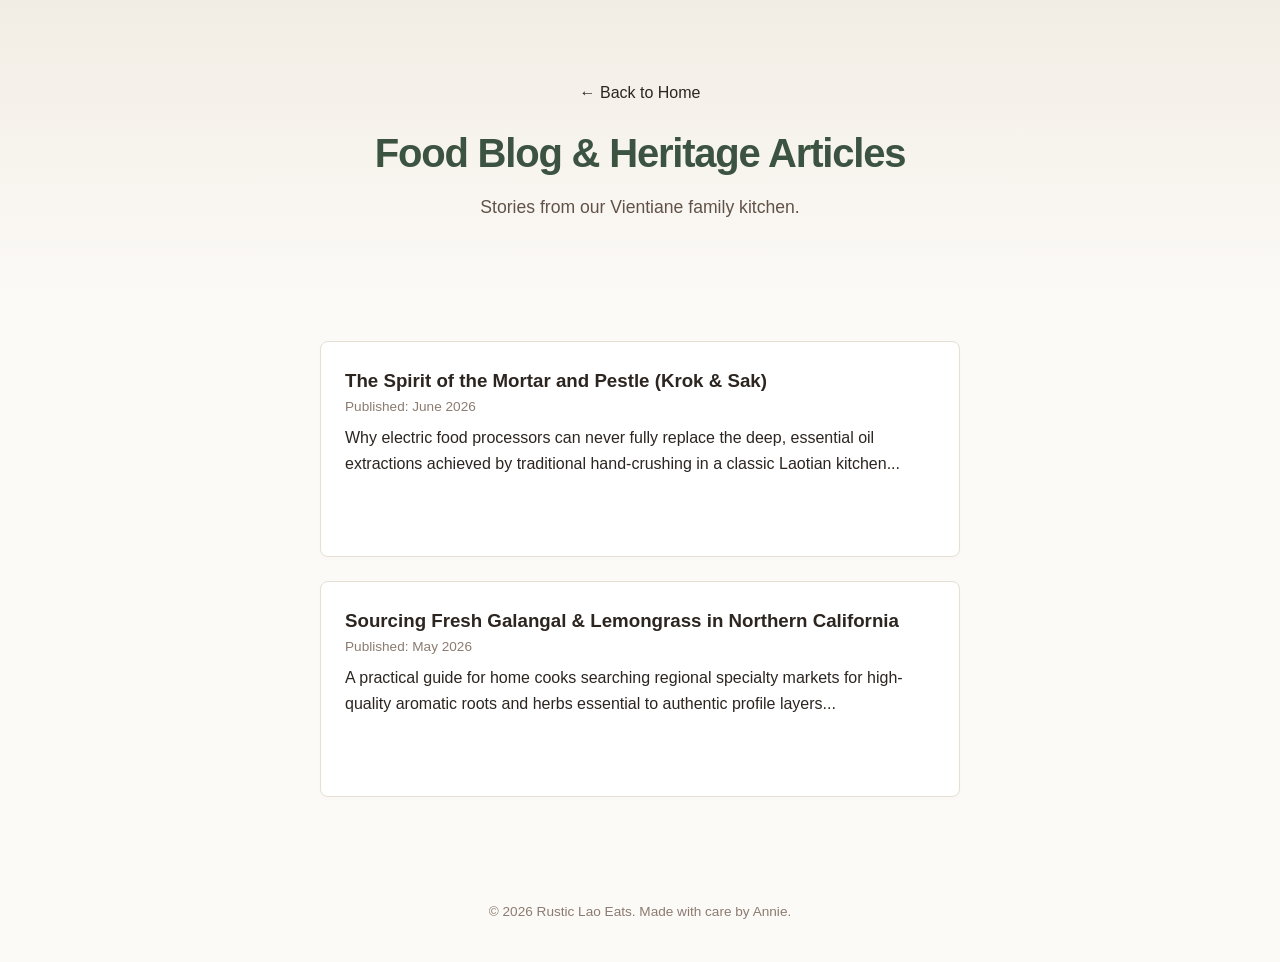
==== articles/index.html @ 19264a8e "feat: establish semantic index directories for articles and recipes content engines" ====
<!DOCTYPE html>
<html lang="en">
<head>
    <meta charset="UTF-8">
    <meta name="viewport" content="width=device-width, initial-scale=1.0">
    <title>Articles | Rustic Lao Eats</title>
    <meta name="description" content="Stories, cultural heritage, and culinary philosophy behind traditional Lao home cooking.">
    <link rel="stylesheet" href="../style.css">
</head>
<body>

    <header class="hero">
        <div class="container">
            <a href="../" style="text-decoration: none; color: var(--accent-color); font-weight: 500;">← Back to Home</a>
            <h1 style="margin-top: 15px;">Food Blog & Heritage Articles</h1>
            <p class="tagline">Stories from our Vientiane family kitchen.</p>
        </div>
    </header>

    <main class="container">
        <section class="content-list">
            <article class="card">
                <h3>The Spirit of the Mortar and Pestle (Krok & Sak)</h3>
                <p style="font-size: 0.85rem; color: #8c7b70; margin-bottom: 8px;">Published: June 2026</p>
                <p>Why electric food processors can never fully replace the deep, essential oil extractions achieved by traditional hand-crushing in a classic Laotian kitchen...</p>
                <a href="#" class="btn" style="background-color: var(--accent-color);">Read Story →</a>
            </article>

            <article class="card">
                <h3>Sourcing Fresh Galangal & Lemongrass in Northern California</h3>
                <p style="font-size: 0.85rem; color: #8c7b70; margin-bottom: 8px;">Published: May 2026</p>
                <p>A practical guide for home cooks searching regional specialty markets for high-quality aromatic roots and herbs essential to authentic profile layers...</p>
                <a href="#" class="btn" style="background-color: var(--accent-color);">Read Story →</a>
            </article>
        </section>
    </main>

    <footer>
        <p>&copy; 2026 Rustic Lao Eats. Made with care by Annie.</p>
    </footer>

</body>
</html>
---- style.css ----
/* ==========================================================================
   Rustic Lao Eats - Complete Global Stylesheet (No Variables)
   ========================================================================== */

* {
    box-sizing: border-box;
    margin: 0;
    padding: 0;
}

body {
    font-family: -apple-system, BlinkMacSystemFont, "Segoe UI", Roboto, Helvetica, Arial, sans-serif;
    background-color: #fcfaf7; /* Cream/Sand tone */
    color: #2c2520;            /* Dark Charcoal Charcoal */
    line-height: 1.6;
    padding-bottom: 40px;
}

.container {
    max-width: 680px;
    margin: 0 auto;
    padding: 20px;
}

/* ==========================================================================
   Hero Header Section
   ========================================================================== */

header.hero {
    text-align: center;
    padding: 60px 20px;
    background: linear-gradient(to bottom, #f2ede4, #fcfaf7);
}

h1 {
    font-size: 2.5rem;
    color: #3b5340; /* Traditional Earthy Lao Green */
    font-weight: 700;
    letter-spacing: -0.03em;
}

.tagline {
    font-size: 1.1rem;
    color: #615249;
    margin-top: 8px;
}

.social-links {
    margin-top: 15px;
}

.social-links a {
    color: #bc6c25; /* Warm Wood/Terracotta Orange */
    text-decoration: none;
    margin: 0 10px;
    font-weight: 500;
    font-size: 0.95rem;
}

.social-links a:hover {
    text-decoration: underline;
}

/* ==========================================================================
   Main Landing Component Row (Pillars Grid)
   ========================================================================== */

.pillar-row {
    display: grid;
    grid-template-columns: repeat(2, 1fr);
    gap: 20px;
    margin-top: 30px;
}

.pillar-card {
    background: #ffffff; /* Bright Solid White Box */
    border: 1px solid #e6dfd5;
    border-radius: 8px;
    padding: 30px;
    display: flex;
    flex-direction: column;
    justify-content: space-between;
    box-shadow: 0 2px 4px rgba(44, 37, 32, 0.02);
}

.pillar-card h2 {
    font-size: 1.4rem;
    color: #3b5340;
    margin-top: 0;
    margin-bottom: 12px;
    border-bottom: none;
    padding-bottom: 0;
}

.pillar-card p {
    font-size: 0.95rem;
    color: #554840;
    margin-bottom: 20px;
    flex-grow: 1;
}

/* ==========================================================================
   Global Content Lists & General Cards
   ========================================================================== */

h2 {
    font-size: 1.4rem;
    margin: 40px 0 20px 0;
    color: #3b5340;
    border-bottom: 1px solid #e6dfd5;
    padding-bottom: 8px;
}

.card {
    background: #ffffff;
    border: 1px solid #e6dfd5;
    border-radius: 8px;
    padding: 24px;
    margin-bottom: 16px;
    box-shadow: 0 2px 4px rgba(44, 37, 32, 0.02);
}

.content-list {
    margin-top: 20px;
}

.content-list .card {
    margin-bottom: 24px;
    transition: transform 0.2s ease, box-shadow 0.2s ease;
}

.content-list .card:hover {
    transform: translateY(-2px);
    box-shadow: 0 4px 12px rgba(44, 37, 32, 0.06);
}

/* ==========================================================================
   Buttons and Links
   ========================================================================== */

.btn {
    display: inline-block;
    background-color: #3b5340; /* Lao Green background button */
    color: #ffffff !important;
    padding: 10px 20px;
    text-decoration: none;
    border-radius: 6px;
    font-weight: 500;
    margin-top: 12px;
    font-size: 0.9rem;
    text-align: center;
    transition: background-color 0.15s ease;
}

.btn:hover {
    background-color: #2b3d2f;
}

/* Specific styling modifier for Article section button overrides */
.pillar-card:first-child .btn, 
.content-list article .btn {
    background-color: #bc6c25; /* Earthy Wood Orange for articles */
}

.pillar-card:first-child .btn:hover, 
.content-list article .btn:hover {
    background-color: #9d561b;
}

/* ==========================================================================
   Kitchen Essentials List Layout
   ========================================================================== */

.essentials {
    margin-top: 40px;
}

.essentials p {
    color: #615249;
    margin-bottom: 16px;
}

.gear-list {
    list-style: none;
}

.gear-list li {
    margin-bottom: 12px;
}

.gear-list a {
    color: #2c2520;
    text-decoration: none;
    font-weight: 500;
    font-size: 1rem;
}

.gear-list a:hover {
    color: #bc6c25;
    text-decoration: underline;
}

/* ==========================================================================
   Footer Content Architecture
   ========================================================================== */

footer {
    text-align: center;
    margin-top: 60px;
    font-size: 0.85rem;
    color: #8c7b70;
}

/* ==========================================================================
   Responsive Adaptations (Mobile Layout Engine)
   ========================================================================== */

@media (max-width: 600px) {
    header.hero {
        padding: 40px 15px;
    }

    h1 {
        font-size: 2rem;
    }

    .pillar-row {
        grid-template-columns: 1fr; /* Force single column on vertical viewports */
        gap: 16px;
    }
    
    .pillar-card {
        padding: 20px;
    }
}
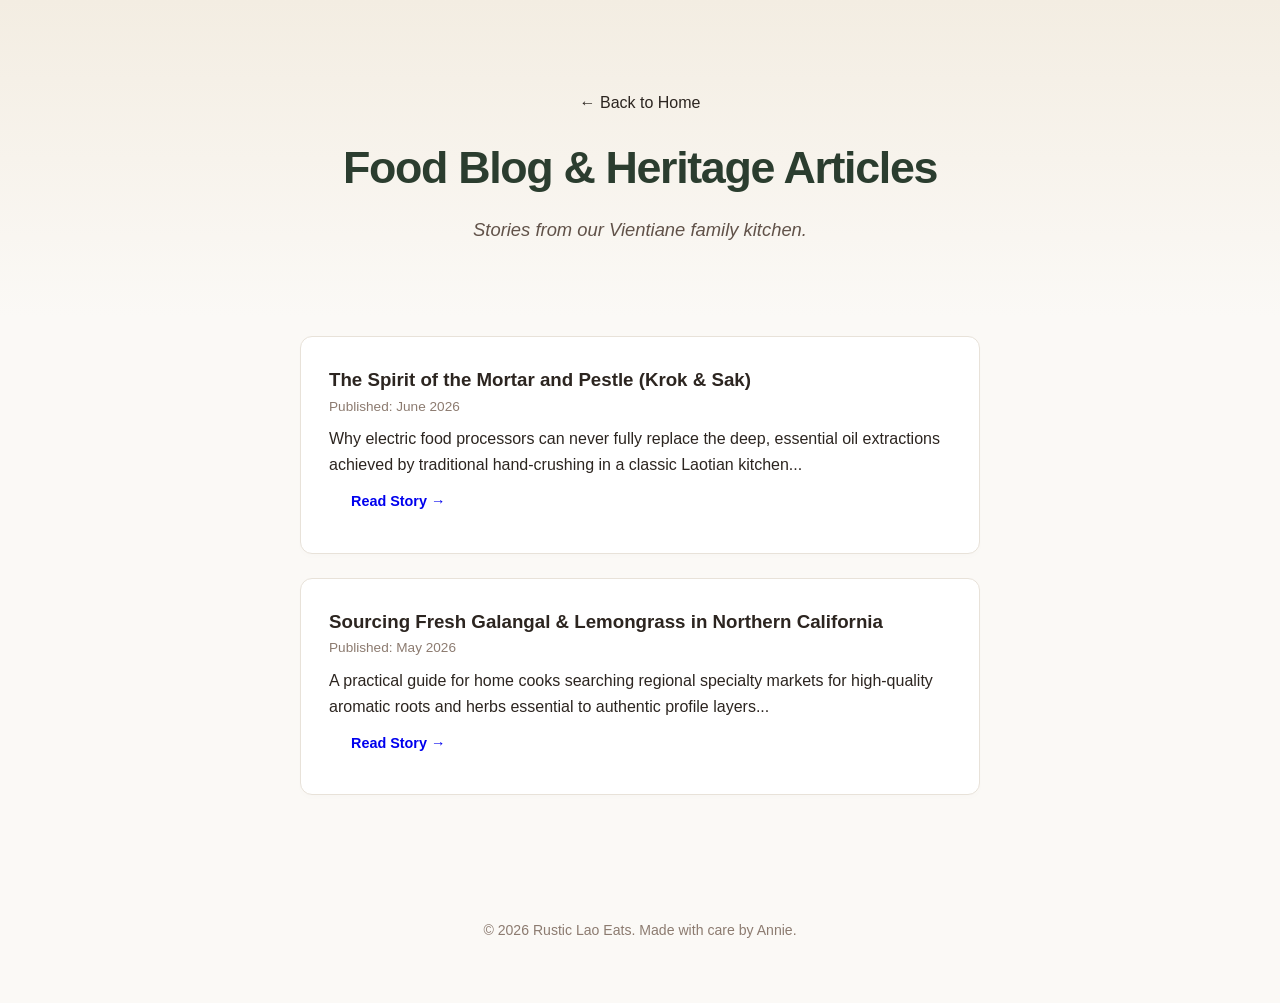
==== commit 22c7a56c: "feat: implement articles index list and add first two heritage stories" ====
--- a/articles/index.html
+++ b/articles/index.html
@@ -22,15 +22,21 @@
             <article class="card">
                 <h3>The Spirit of the Mortar and Pestle (Krok & Sak)</h3>
                 <p style="font-size: 0.85rem; color: #8c7b70; margin-bottom: 8px;">Published: June 2026</p>
-                <p>Why electric food processors can never fully replace the deep, essential oil extractions achieved by traditional hand-crushing in a classic Laotian kitchen...</p>
-                <a href="#" class="btn" style="background-color: var(--accent-color);">Read Story →</a>
+                <p>
+                    Why electric food processors can never fully replace the deep, essential oil 
+                    extractions achieved by traditional hand-crushing in a classic Laotian kitchen...
+                </p>
+                <a href="spirit-of-mortar-pestle/" class="btn" style="background-color: var(--accent-color);">Read Story →</a>
             </article>
 
             <article class="card">
                 <h3>Sourcing Fresh Galangal & Lemongrass in Northern California</h3>
                 <p style="font-size: 0.85rem; color: #8c7b70; margin-bottom: 8px;">Published: May 2026</p>
-                <p>A practical guide for home cooks searching regional specialty markets for high-quality aromatic roots and herbs essential to authentic profile layers...</p>
-                <a href="#" class="btn" style="background-color: var(--accent-color);">Read Story →</a>
+                <p>
+                    A practical guide for home cooks searching regional specialty markets for 
+                    high-quality aromatic roots and herbs essential to authentic profile layers...
+                </p>
+                <a href="sourcing-galangal-lemongrass/" class="btn" style="background-color: var(--accent-color);">Read Story →</a>
             </article>
         </section>
     </main>
--- a/style.css
+++ b/style.css
@@ -1,5 +1,5 @@
 /* ==========================================================================
-   Rustic Lao Eats - Complete Global Stylesheet (No Variables)
+   Rustic Lao Eats - Complete Global Editorial Stylesheet
    ========================================================================== */
 
 * {
@@ -10,14 +10,14 @@
 
 body {
     font-family: -apple-system, BlinkMacSystemFont, "Segoe UI", Roboto, Helvetica, Arial, sans-serif;
-    background-color: #fcfaf7; /* Cream/Sand tone */
-    color: #2c2520;            /* Dark Charcoal Charcoal */
-    line-height: 1.6;
-    padding-bottom: 40px;
+    background-color: #fbf9f6; /* Soft cream/linen canvas background */
+    color: #2c2520;            /* Rich dark charcoal text */
+    line-height: 1.65;
+    padding-bottom: 60px;
 }
 
 .container {
-    max-width: 680px;
+    max-width: 720px; /* Slightly wider layout for better horizontal grid flow */
     margin: 0 auto;
     padding: 20px;
 }
@@ -28,208 +28,242 @@
 
 header.hero {
     text-align: center;
-    padding: 60px 20px;
-    background: linear-gradient(to bottom, #f2ede4, #fcfaf7);
-}
-
-h1 {
-    font-size: 2.5rem;
-    color: #3b5340; /* Traditional Earthy Lao Green */
-    font-weight: 700;
+    padding: 70px 20px 50px 20px;
+    background: linear-gradient(to bottom, #f3ede2, #fbf9f6);
+}
+
+header.hero h1 {
+    font-size: 2.8rem;
+    color: #2b3d2f; /* Deep, luxurious Lao Forest Green */
+    font-weight: 800;
     letter-spacing: -0.03em;
 }
 
 .tagline {
-    font-size: 1.1rem;
+    font-size: 1.15rem;
     color: #615249;
-    margin-top: 8px;
+    margin-top: 10px;
+    font-style: italic;
 }
 
 .social-links {
-    margin-top: 15px;
+    margin-top: 20px;
 }
 
 .social-links a {
-    color: #bc6c25; /* Warm Wood/Terracotta Orange */
+    color: #bc6c25; /* Warm terracotta clay accent */
     text-decoration: none;
-    margin: 0 10px;
-    font-weight: 500;
+    margin: 0 12px;
+    font-weight: 600;
     font-size: 0.95rem;
+    border-bottom: 1px dashed transparent;
+    transition: border-color 0.2s ease;
 }
 
 .social-links a:hover {
-    text-decoration: underline;
-}
-
-/* ==========================================================================
-   Main Landing Component Row (Pillars Grid)
+    border-bottom-color: #bc6c25;
+}
+
+/* ==========================================================================
+   Idea 1 & 4: Main Landing Component Row (Editorial Pillars)
    ========================================================================== */
 
 .pillar-row {
     display: grid;
     grid-template-columns: repeat(2, 1fr);
-    gap: 20px;
-    margin-top: 30px;
+    gap: 24px;
+    margin-top: 40px;
 }
 
 .pillar-card {
-    background: #ffffff; /* Bright Solid White Box */
-    border: 1px solid #e6dfd5;
-    border-radius: 8px;
-    padding: 30px;
+    border-radius: 12px;
+    padding: 35px 30px;
     display: flex;
     flex-direction: column;
     justify-content: space-between;
-    box-shadow: 0 2px 4px rgba(44, 37, 32, 0.02);
+    transition: transform 0.25s cubic-bezier(0.16, 1, 0.3, 1), box-shadow 0.25s ease;
+}
+
+/* Idea 1: Distinct Dual-Tone Brand Colors for the Pillars */
+.pillar-card.articles-pillar {
+    background-color: #f7f0eb; /* Muted terracotta clay canvas tint */
+    border: 1px solid #ebdcd3;
+    border-top: 5px solid #bc6c25; /* Thick geometric top accent line */
+}
+
+.pillar-card.recipes-pillar {
+    background-color: #f0f4f1; /* Cool herb garden green canvas tint */
+    border: 1px solid #dee7e1;
+    border-top: 5px solid #3b5340; /* Thick geometric top accent line */
+}
+
+/* Idea 4: Cinematic Lift and Shadow on Hover */
+.pillar-card:hover {
+    transform: translateY(-4px);
+    box-shadow: 0 12px 24px rgba(44, 37, 32, 0.08);
 }
 
 .pillar-card h2 {
-    font-size: 1.4rem;
-    color: #3b5340;
-    margin-top: 0;
-    margin-bottom: 12px;
+    font-size: 1.6rem;
+    margin: 0 0 12px 0;
+    padding-bottom: 0;
     border-bottom: none;
-    padding-bottom: 0;
-}
+}
+
+.pillar-card.articles-pillar h2 { color: #8a4f1b; }
+.pillar-card.recipes-pillar h2 { color: #2b3d2f; }
 
 .pillar-card p {
-    font-size: 0.95rem;
-    color: #554840;
-    margin-bottom: 20px;
+    font-size: 0.98rem;
+    color: #4a3e36;
+    margin-bottom: 25px;
     flex-grow: 1;
 }
 
 /* ==========================================================================
-   Global Content Lists & General Cards
-   ========================================================================== */
-
-h2 {
-    font-size: 1.4rem;
-    margin: 40px 0 20px 0;
-    color: #3b5340;
-    border-bottom: 1px solid #e6dfd5;
-    padding-bottom: 8px;
-}
+   Idea 2: Elegant Text Layouts & Drop Caps (Print Media Look)
+   ========================================================================== */
+
+/* Styling for standalone article or post content cards */
+.editorial-post p:first-of-type::first-letter {
+    font-size: 3.2rem;
+    font-weight: 800;
+    float: left;
+    line-height: 1;
+    margin-right: 8px;
+    margin-top: 4px;
+    color: #bc6c25; /* Drop cap pulls brand color */
+    font-family: Georgia, serif;
+}
+
+/* ==========================================================================
+   Idea 3: Geometric Accent Boxes & Recipe Metadata Badges
+   ========================================================================== */
 
 .card {
     background: #ffffff;
-    border: 1px solid #e6dfd5;
-    border-radius: 8px;
-    padding: 24px;
-    margin-bottom: 16px;
-    box-shadow: 0 2px 4px rgba(44, 37, 32, 0.02);
-}
-
-.content-list {
-    margin-top: 20px;
-}
-
-.content-list .card {
+    border: 1px solid #e8e2d9;
+    border-radius: 12px;
+    padding: 28px;
     margin-bottom: 24px;
+    box-shadow: 0 3px 6px rgba(44, 37, 32, 0.01);
     transition: transform 0.2s ease, box-shadow 0.2s ease;
 }
 
-.content-list .card:hover {
+.card:hover {
     transform: translateY(-2px);
-    box-shadow: 0 4px 12px rgba(44, 37, 32, 0.06);
-}
-
-/* ==========================================================================
-   Buttons and Links
+    box-shadow: 0 6px 16px rgba(44, 37, 32, 0.04);
+}
+
+/* Recipe Badge Row Layout Container */
+.badge-row {
+    display: flex;
+    gap: 8px;
+    margin-bottom: 14px;
+    flex-wrap: wrap;
+}
+
+/* Individual Metadata Capsules */
+.badge {
+    display: inline-block;
+    font-size: 0.78rem;
+    font-weight: 600;
+    letter-spacing: 0.03em;
+    text-transform: uppercase;
+    padding: 4px 12px;
+    border-radius: 20px;
+}
+
+.badge.time {
+    background-color: #eef2ef;
+    color: #2b3d2f;
+}
+
+.badge.level {
+    background-color: #f4eae1;
+    color: #8a4f1b;
+}
+
+/* ==========================================================================
+   Buttons and Form Elements
    ========================================================================== */
 
 .btn {
     display: inline-block;
-    background-color: #3b5340; /* Lao Green background button */
-    color: #ffffff !important;
-    padding: 10px 20px;
+    padding: 11px 22px;
     text-decoration: none;
-    border-radius: 6px;
-    font-weight: 500;
-    margin-top: 12px;
+    border-radius: 8px;
+    font-weight: 600;
     font-size: 0.9rem;
     text-align: center;
-    transition: background-color 0.15s ease;
-}
-
-.btn:hover {
-    background-color: #2b3d2f;
-}
-
-/* Specific styling modifier for Article section button overrides */
-.pillar-card:first-child .btn, 
-.content-list article .btn {
-    background-color: #bc6c25; /* Earthy Wood Orange for articles */
-}
-
-.pillar-card:first-child .btn:hover, 
-.content-list article .btn:hover {
-    background-color: #9d561b;
-}
+    transition: background-color 0.15s ease, transform 0.1s ease;
+}
+
+/* Primary Green Buttons (Recipes Engine) */
+.btn-green {
+    background-color: #3b5340;
+    color: #ffffff !important;
+}
+
+.btn-green:hover { background-color: #2b3d2f; }
+
+/* Warm Terracotta Buttons (Articles Engine) */
+.btn-orange {
+    background-color: #bc6c25;
+    color: #ffffff !important;
+}
+
+.btn-orange:hover { background-color: #9d561b; }
+
+.btn:active { transform: scale(0.98); }
 
 /* ==========================================================================
    Kitchen Essentials List Layout
    ========================================================================== */
 
+h2.section-title {
+    font-size: 1.5rem;
+    margin: 50px 0 20px 0;
+    color: #2b3d2f;
+    border-bottom: 1px solid #e8e2d9;
+    padding-bottom: 10px;
+}
+
 .essentials {
-    margin-top: 40px;
-}
-
-.essentials p {
-    color: #615249;
-    margin-bottom: 16px;
-}
-
-.gear-list {
-    list-style: none;
-}
-
-.gear-list li {
-    margin-bottom: 12px;
-}
+    background-color: #ffffff;
+    border: 1px solid #e8e2d9;
+    border-radius: 12px;
+    padding: 30px;
+    margin-top: 30px;
+}
+
+.gear-list { list-style: none; }
+.gear-list li { margin-bottom: 14px; border-bottom: 1px dashed #f0eae1; padding-bottom: 12px; }
+.gear-list li:last-child { border-bottom: none; padding-bottom: 0; margin-bottom: 0; }
 
 .gear-list a {
     color: #2c2520;
     text-decoration: none;
-    font-weight: 500;
-    font-size: 1rem;
-}
-
-.gear-list a:hover {
-    color: #bc6c25;
-    text-decoration: underline;
-}
-
-/* ==========================================================================
-   Footer Content Architecture
-   ========================================================================== */
+    font-weight: 600;
+    transition: color 0.2s ease;
+}
+
+.gear-list a:hover { color: #bc6c25; }
 
 footer {
     text-align: center;
-    margin-top: 60px;
-    font-size: 0.85rem;
+    margin-top: 80px;
+    font-size: 0.88rem;
     color: #8c7b70;
 }
 
 /* ==========================================================================
-   Responsive Adaptations (Mobile Layout Engine)
+   Responsive Adaptations
    ========================================================================== */
 
 @media (max-width: 600px) {
-    header.hero {
-        padding: 40px 15px;
-    }
-
-    h1 {
-        font-size: 2rem;
-    }
-
-    .pillar-row {
-        grid-template-columns: 1fr; /* Force single column on vertical viewports */
-        gap: 16px;
-    }
-    
-    .pillar-card {
-        padding: 20px;
-    }
-}
+    header.hero { padding: 50px 15px 30px 15px; }
+    header.hero h1 { font-size: 2.2rem; }
+    .pillar-row { grid-template-columns: 1fr; gap: 16px; }
+    .pillar-card { padding: 25px 20px; }
+}
